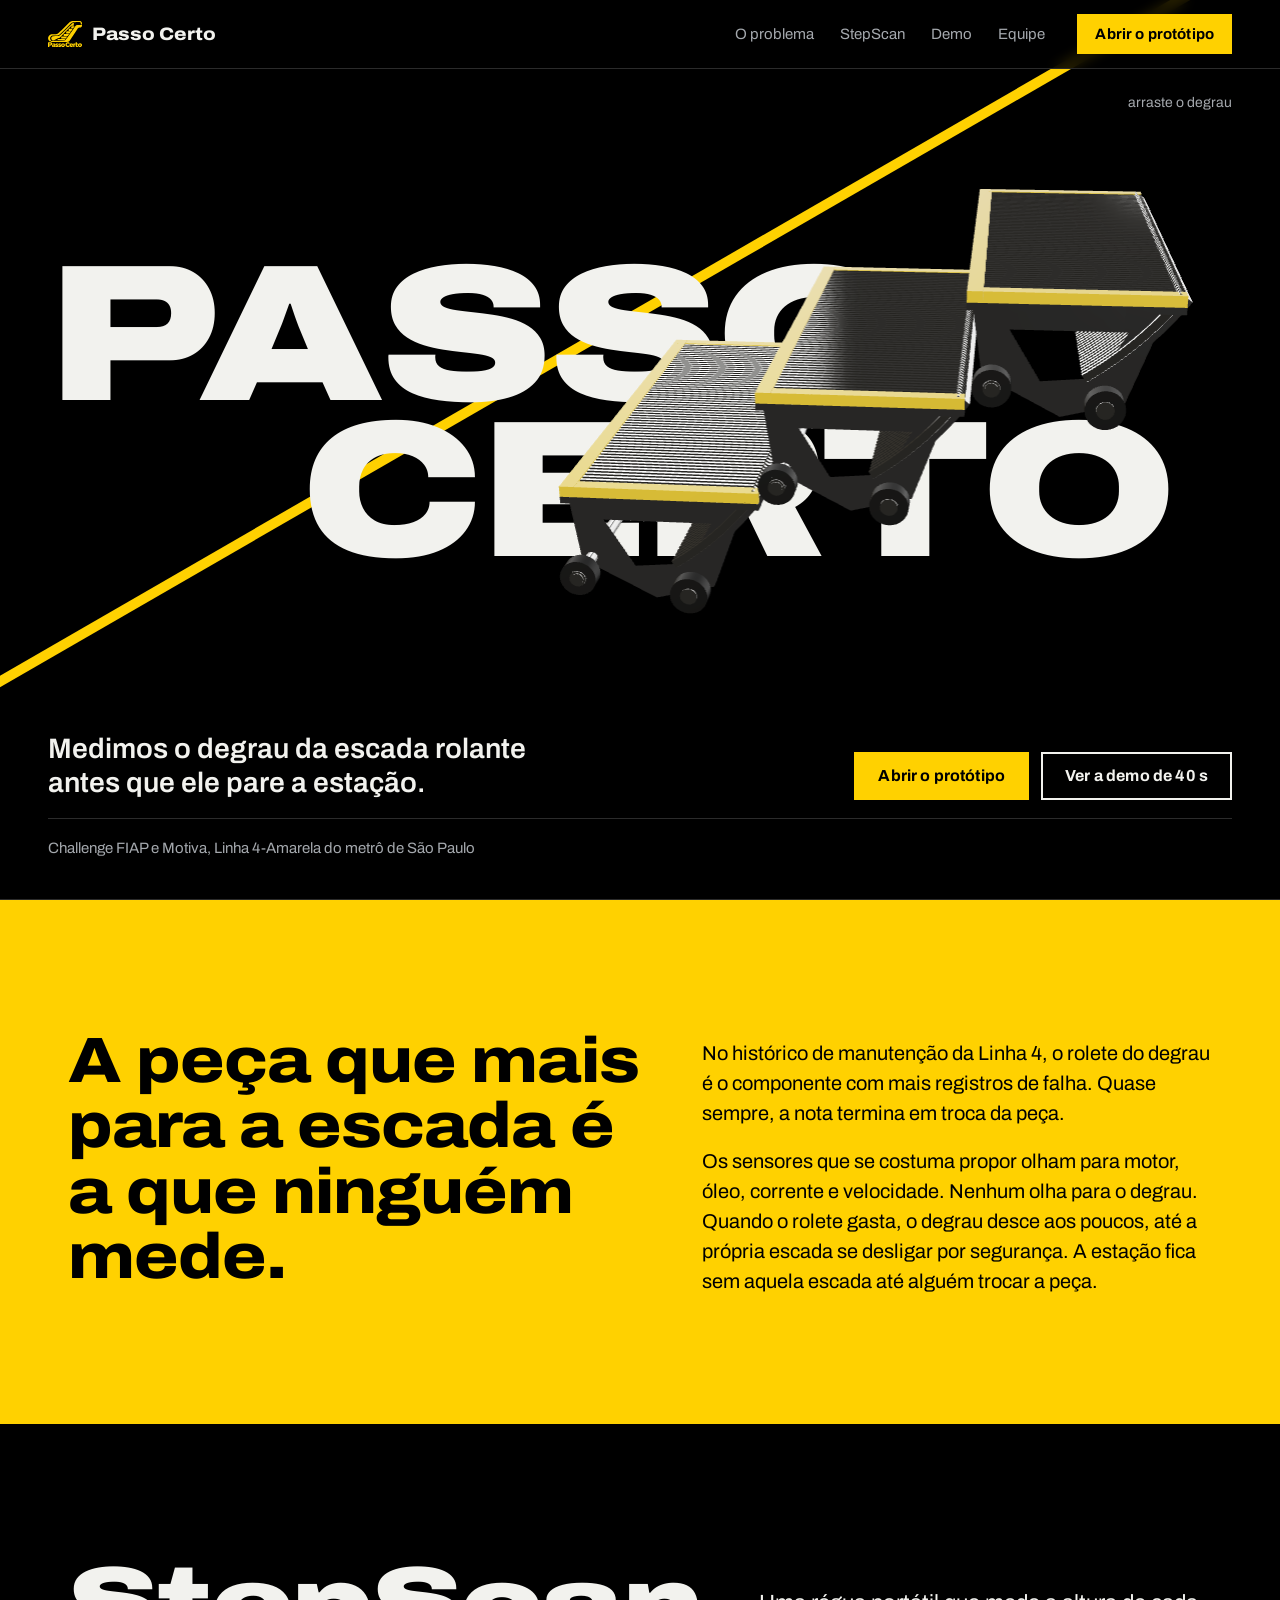
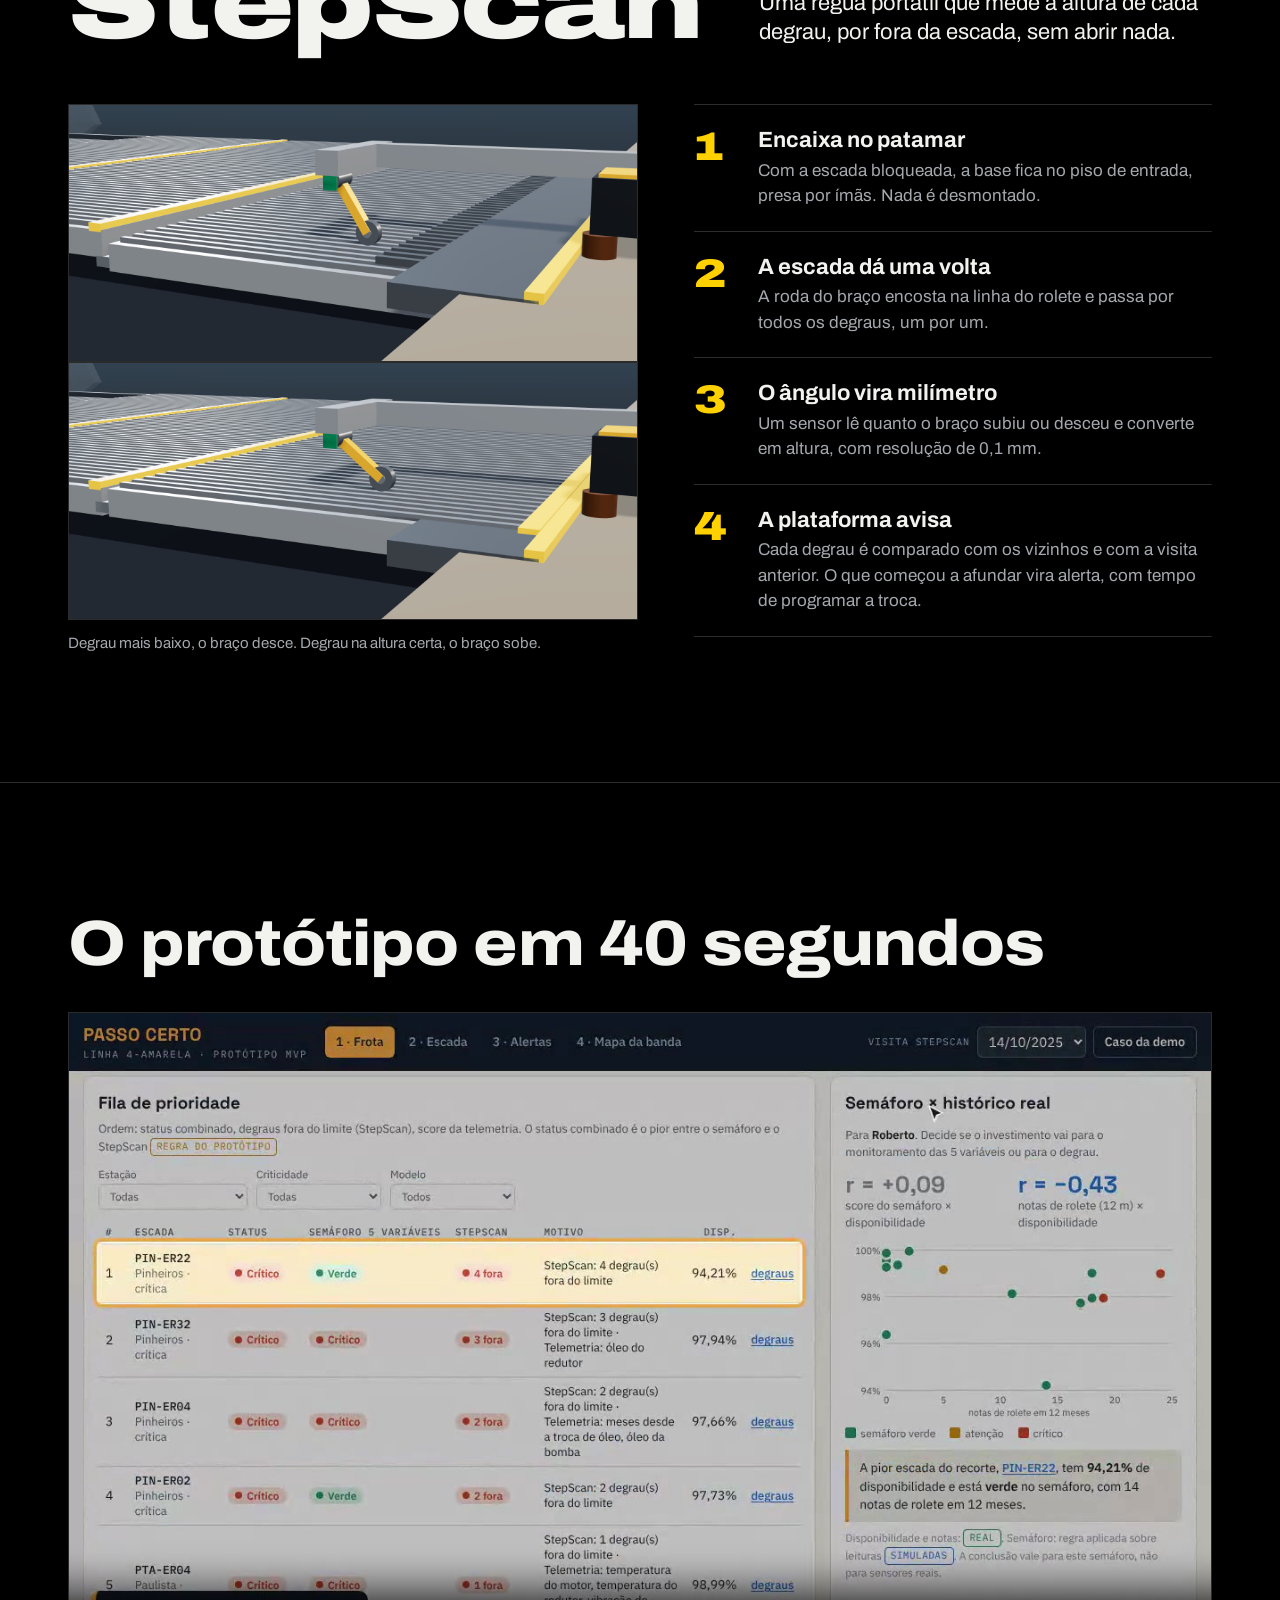
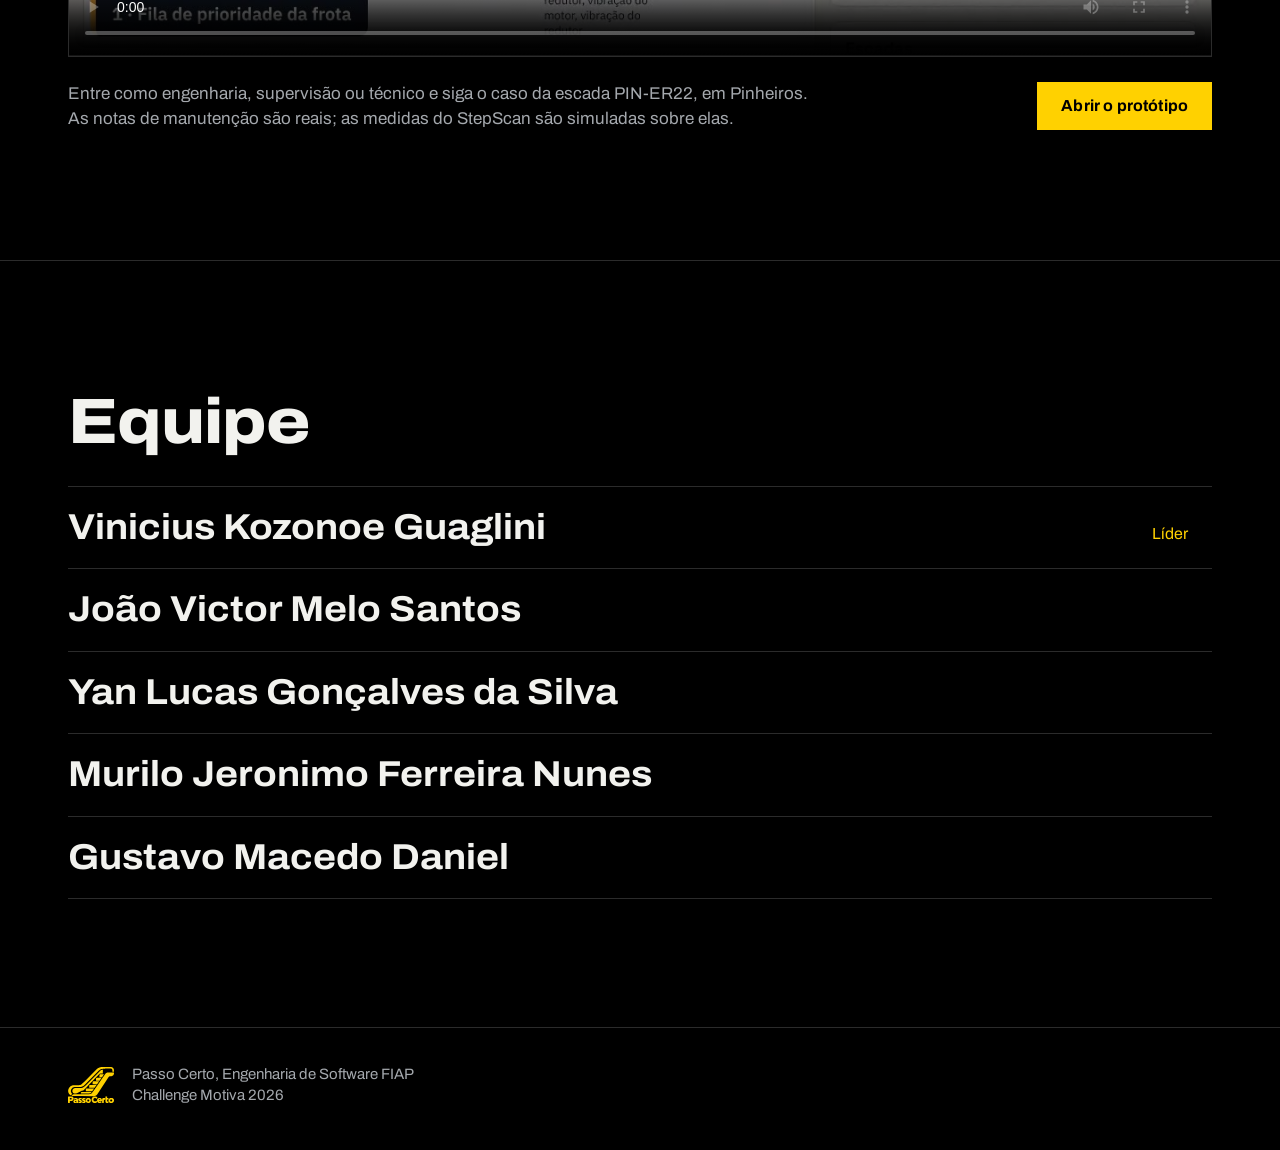
==== index.html @ 0d5a8266 "site Passo Certo" ====
<!doctype html>
<html lang="pt-BR">
<head>
<meta charset="utf-8">
<meta name="viewport" content="width=device-width, initial-scale=1">
<title>Passo Certo</title>
<meta name="description" content="Passo Certo: medimos o degrau da escada rolante antes que ele pare a estação. Challenge FIAP e Motiva, Linha 4-Amarela.">
<meta property="og:title" content="Passo Certo">
<meta property="og:description" content="Medimos o degrau da escada rolante antes que ele pare a estação.">
<meta property="og:image" content="/assets/img/og.jpg">
<meta name="theme-color" content="#000000">
<link rel="icon" href="/assets/img/favicon.svg" type="image/svg+xml">
<link rel="preload" href="/assets/fonts/archivo-latin-wdth-normal.woff2" as="font" type="font/woff2" crossorigin>
<link rel="stylesheet" href="/assets/style.css">
</head>
<body>

<header class="topo">
  <a class="marca" href="#inicio" aria-label="Passo Certo, voltar ao início">
    <img src="/assets/img/logo.svg" alt="" width="34" height="26"><span>Passo Certo</span>
  </a>
  <nav aria-label="Seções">
    <a href="#problema">O problema</a>
    <a href="#stepscan">StepScan</a>
    <a href="#demo">Demo</a>
    <a href="#equipe">Equipe</a>
  </nav>
  <a class="botao botao-pequeno" href="/prototipo/">Abrir o protótipo</a>
</header>

<main>
  <section class="hero" id="inicio">
    <div class="hero-trilho" aria-hidden="true"></div>
    <h1 class="hero-nome"><span>Passo</span><span>Certo</span></h1>
    <canvas id="degrau" aria-label="Degrau de escada rolante em 3D. Arraste para girar." role="img"></canvas>
    <div class="hero-base">
      <p class="hero-frase">Medimos o degrau da escada rolante antes que ele pare a estação.</p>
      <div class="hero-acoes">
        <a class="botao" href="/prototipo/">Abrir o protótipo</a>
        <a class="botao botao-linha" href="#demo">Ver a demo de 40 s</a>
      </div>
      <p class="hero-nota">Challenge FIAP e Motiva, Linha 4-Amarela do metrô de São Paulo</p>
    </div>
    <p class="hero-dica" aria-hidden="true">arraste o degrau</p>
  </section>

  <section class="problema" id="problema">
    <div class="largura">
      <h2>A peça que mais para a escada é a que ninguém mede.</h2>
      <div class="problema-texto">
        <p>No histórico de manutenção da Linha 4, o rolete do degrau é o componente com mais registros de falha. Quase sempre, a nota termina em troca da peça.</p>
        <p>Os sensores que se costuma propor olham para motor, óleo, corrente e velocidade. Nenhum olha para o degrau. Quando o rolete gasta, o degrau desce aos poucos, até a própria escada se desligar por segurança. A estação fica sem aquela escada até alguém trocar a peça.</p>
      </div>
    </div>
  </section>

  <section class="stepscan" id="stepscan">
    <div class="largura">
      <div class="stepscan-cabeca">
        <h2>StepScan</h2>
        <p>Uma régua portátil que mede a altura de cada degrau, por fora da escada, sem abrir nada.</p>
      </div>
      <div class="stepscan-grade">
        <figure class="stepscan-fotos">
          <div class="foto-par">
            <img src="/assets/img/braco-baixo.jpg" alt="Modelo 3D do StepScan com o braço inclinado: a roda está num degrau mais baixo" loading="lazy" width="1600" height="720">
            <img src="/assets/img/braco-alto.jpg" alt="Modelo 3D do StepScan com o braço levantado: a roda está num degrau na altura certa" loading="lazy" width="1600" height="720">
          </div>
          <figcaption>Degrau mais baixo, o braço desce. Degrau na altura certa, o braço sobe.</figcaption>
        </figure>
        <ol class="passos">
          <li><h3>Encaixa no patamar</h3><p>Com a escada bloqueada, a base fica no piso de entrada, presa por ímãs. Nada é desmontado.</p></li>
          <li><h3>A escada dá uma volta</h3><p>A roda do braço encosta na linha do rolete e passa por todos os degraus, um por um.</p></li>
          <li><h3>O ângulo vira milímetro</h3><p>Um sensor lê quanto o braço subiu ou desceu e converte em altura, com resolução de 0,1 mm.</p></li>
          <li><h3>A plataforma avisa</h3><p>Cada degrau é comparado com os vizinhos e com a visita anterior. O que começou a afundar vira alerta, com tempo de programar a troca.</p></li>
        </ol>
      </div>
    </div>
  </section>

  <section class="demo" id="demo">
    <div class="largura">
      <h2>O protótipo em 40 segundos</h2>
      <video controls preload="metadata" playsinline poster="/assets/video/demo-poster.jpg" width="1280" height="720">
        <source src="/assets/video/demo-40s.mp4" type="video/mp4">
      </video>
      <div class="demo-rodape">
        <p>Entre como engenharia, supervisão ou técnico e siga o caso da escada PIN-ER22, em Pinheiros. As notas de manutenção são reais; as medidas do StepScan são simuladas sobre elas.</p>
        <a class="botao" href="/prototipo/">Abrir o protótipo</a>
      </div>
    </div>
  </section>

  <section class="equipe" id="equipe">
    <div class="largura">
      <h2>Equipe</h2>
      <ul class="pessoas" id="pessoas"></ul>
    </div>
  </section>
</main>

<footer class="rodape">
  <div class="largura">
    <img src="/assets/img/logo.svg" alt="" width="46" height="35">
    <p>Passo Certo, Engenharia de Software FIAP<br>Challenge Motiva 2026</p>
  </div>
</footer>

<script src="/assets/equipe.js"></script>
<script type="module" src="/assets/degrau.js"></script>
</body>
</html>
---- assets/style.css ----
/* Passo Certo — preto de estação, amarelo da Linha 4, cromo. Cantos retos, sem degradê.
   Motivo: a inclinação de 30° da escada rolante. */
@font-face {
  font-family: 'Archivo'; font-style: normal; font-display: swap;
  font-weight: 100 900; font-stretch: 62% 125%;
  src: url('/assets/fonts/archivo-latin-wdth-normal.woff2') format('woff2-variations');
  unicode-range: U+0000-00FF, U+0131, U+0152-0153, U+02BB-02BC, U+02C6, U+02DA, U+02DC, U+0304, U+0308, U+0329, U+2000-206F, U+20AC, U+2122, U+2191, U+2193, U+2212, U+2215, U+FEFF, U+FFFD;
}
@font-face {
  font-family: 'Archivo'; font-style: normal; font-display: swap;
  font-weight: 100 900; font-stretch: 62% 125%;
  src: url('/assets/fonts/archivo-latin-ext-wdth-normal.woff2') format('woff2-variations');
  unicode-range: U+0100-02BA, U+02BD-02C5, U+02C7-02CC, U+02CE-02D7, U+02DD-02FF, U+0304, U+0308, U+0329, U+1D00-1DBF, U+1E00-1E9F, U+1EF2-1EFF, U+2020, U+20A0-20AB, U+20AD-20C0, U+2113, U+2C60-2C7F, U+A720-A7FF;
}
:root {
  --preto: #000000;
  --carvao: #141414;
  --linha: #2b2b2b;
  --texto: #f2f2ee;
  --aco: #a4a8ad;
  --amarelo: #ffd100;
  --largura: 1240px;
  --lado: clamp(16px, 4vw, 48px);
  --fonte: 'Archivo', 'Arial Narrow', Arial, sans-serif;
}

* { box-sizing: border-box; }
html { scroll-behavior: smooth; -webkit-text-size-adjust: 100%; }
@media (prefers-reduced-motion: reduce) { html { scroll-behavior: auto; } }
body {
  margin: 0; background: var(--preto); color: var(--texto);
  font-family: var(--fonte); font-size: 18px; line-height: 1.5;
  font-variation-settings: 'wdth' 100;
  -webkit-font-smoothing: antialiased;
  overflow-x: hidden;
}
img, video { display: block; max-width: 100%; height: auto; }
a { color: inherit; }
h1, h2, h3, p { margin: 0; }
:focus-visible { outline: 3px solid var(--amarelo); outline-offset: 3px; }
.problema :focus-visible { outline-color: var(--preto); }

.largura { width: 100%; max-width: var(--largura); margin: 0 auto; padding: 0 var(--lado); }

/* ---------- botões ---------- */
.botao {
  display: inline-flex; align-items: center; min-height: 48px; padding: 0 22px;
  background: var(--amarelo); color: var(--preto); text-decoration: none;
  font-weight: 700; font-size: 16px; letter-spacing: 0.01em;
  border: 2px solid var(--amarelo); border-radius: 0;
  transition: background-color .15s, color .15s;
}
.botao:hover { background: var(--preto); color: var(--amarelo); }
.botao-linha { background: transparent; color: var(--texto); border-color: var(--texto); }
.botao-linha:hover { background: var(--texto); color: var(--preto); }
.botao-pequeno { min-height: 40px; padding: 0 16px; font-size: 15px; }

/* ---------- topo ---------- */
.topo {
  position: fixed; inset: 0 0 auto 0; z-index: 20;
  display: flex; align-items: center; gap: 32px;
  padding: 14px var(--lado); background: rgba(0,0,0,.86);
  border-bottom: 1px solid var(--linha);
  backdrop-filter: blur(6px);
}
.marca { display: flex; align-items: center; gap: 10px; text-decoration: none; font-weight: 800; font-size: 18px; font-variation-settings: 'wdth' 112; }
.topo nav { display: flex; gap: 26px; margin-left: auto; }
.topo nav a { text-decoration: none; color: var(--aco); font-size: 15px; }
.topo nav a:hover { color: var(--texto); }
@media (max-width: 860px) { .topo nav { display: none; } .topo .botao-pequeno { margin-left: auto; } }
@media (max-width: 400px) { .marca span { display: none; } }

/* ---------- hero ---------- */
.hero {
  position: relative; min-height: 100svh; padding: 96px var(--lado) 40px;
  display: grid; grid-template-rows: 1fr auto; overflow: hidden;
  border-bottom: 1px solid var(--linha);
}
/* a escada: uma barra amarela fina a 30° atravessando o hero */
.hero-trilho {
  position: absolute; left: -10%; top: 30%; width: 130%; height: 10px;
  background: var(--amarelo); transform: rotate(-30deg); transform-origin: 50% 50%;
  z-index: 0;
}
.hero-nome {
  position: relative; z-index: 1; align-self: center;
  display: flex; flex-direction: column;
  font-weight: 900; text-transform: uppercase; line-height: .8;
  font-size: clamp(64px, 15.2vw, 230px); letter-spacing: -0.02em;
  font-variation-settings: 'wdth' 125;
  max-width: var(--largura); width: 100%; margin: 0 auto;
}
.hero-nome span:last-child { padding-left: 1.3em; }
#degrau {
  position: absolute; z-index: 2; right: 0; top: 70px;
  width: min(62vw, 900px); height: min(70svh, 720px);
  cursor: grab; touch-action: pan-y;
}
#degrau:active { cursor: grabbing; }
.hero-base {
  position: relative; z-index: 3; width: 100%; max-width: var(--largura); margin: 0 auto;
  display: grid; grid-template-columns: minmax(0, 520px) auto; gap: 18px 40px; align-items: end;
}
.hero-frase { font-size: clamp(22px, 2.2vw, 30px); line-height: 1.2; font-weight: 600; font-variation-settings: 'wdth' 100; }
.hero-acoes { display: flex; flex-wrap: wrap; gap: 12px; justify-content: flex-end; }
.hero-nota { grid-column: 1 / -1; color: var(--aco); font-size: 15px; padding-top: 18px; border-top: 1px solid var(--linha); }
.hero-dica { position: absolute; z-index: 3; right: var(--lado); top: 92px; color: var(--aco); font-size: 14px; }

@media (max-width: 860px) {
  .hero { grid-template-rows: auto auto auto; padding-top: 88px; }
  .hero-nome { align-self: start; font-size: clamp(48px, 16.5vw, 150px); }
  .hero-nome span:last-child { padding-left: 0.35em; }
  #degrau { position: relative; top: auto; right: auto; width: calc(100% + 2 * var(--lado)); margin: -6vw calc(-1 * var(--lado)) 0; height: 64vw; min-height: 260px; }
  .hero-trilho { top: 46%; height: 7px; }
  .hero-base { grid-template-columns: 1fr; }
  .hero-acoes { justify-content: flex-start; }
  .hero-dica { display: none; }
}

/* ---------- seções ---------- */
section h2 {
  font-weight: 800; font-size: clamp(34px, 5vw, 64px); line-height: 1.02;
  letter-spacing: -0.015em; font-variation-settings: 'wdth' 112;
}

.problema { background: var(--amarelo); color: var(--preto); padding: clamp(72px, 10vw, 136px) 0; }
.problema .largura { display: grid; grid-template-columns: 1.15fr 1fr; gap: 48px; align-items: start; }
.problema h2 { max-width: 13ch; }
.problema-texto { display: grid; gap: 18px; font-size: 20px; max-width: 34em; padding-top: 10px; }
@media (max-width: 860px) { .problema .largura { grid-template-columns: 1fr; gap: 28px; } .problema-texto { font-size: 18px; } }

.stepscan { padding: clamp(72px, 10vw, 136px) 0; border-bottom: 1px solid var(--linha); }
.stepscan-cabeca { display: grid; grid-template-columns: auto 1fr; gap: 16px 56px; align-items: end; margin-bottom: 48px; }
.stepscan-cabeca h2 { font-size: clamp(48px, 8vw, 112px); font-variation-settings: 'wdth' 125; font-weight: 900; }
.stepscan-cabeca p { font-size: 22px; line-height: 1.3; max-width: 26em; color: var(--texto); padding-bottom: 10px; }
.stepscan-grade { display: grid; grid-template-columns: 1.1fr 1fr; gap: 56px; align-items: start; }
.foto-par { display: grid; gap: 2px; background: var(--linha); border: 1px solid var(--linha); }
.stepscan-fotos { margin: 0; }
.stepscan-fotos figcaption { color: var(--aco); font-size: 15px; margin-top: 12px; }
.passos { list-style: none; margin: 0; padding: 0; counter-reset: passo; display: grid; }
.passos li {
  counter-increment: passo; display: grid; grid-template-columns: 64px 1fr; gap: 4px 0;
  padding: 22px 0; border-top: 1px solid var(--linha);
}
.passos li:last-child { border-bottom: 1px solid var(--linha); }
.passos li::before {
  content: counter(passo); grid-row: 1 / 3; color: var(--amarelo);
  font-weight: 900; font-size: 40px; line-height: 1; font-variation-settings: 'wdth' 125;
}
.passos h3 { font-size: 22px; font-weight: 700; line-height: 1.2; }
.passos p { color: var(--aco); font-size: 17px; }
@media (max-width: 860px) {
  .stepscan-cabeca, .stepscan-grade { grid-template-columns: 1fr; }
  .stepscan-grade { gap: 36px; }
  .stepscan-cabeca p { font-size: 19px; }
  .passos li { grid-template-columns: 48px 1fr; }
}

.demo { padding: clamp(72px, 10vw, 136px) 0; border-bottom: 1px solid var(--linha); }
.demo h2 { margin-bottom: 36px; }
.demo video { width: 100%; background: var(--carvao); border: 1px solid var(--linha); }
.demo-rodape { display: flex; gap: 32px; justify-content: space-between; align-items: center; margin-top: 24px; }
.demo-rodape p { color: var(--aco); max-width: 44em; font-size: 17px; }
@media (max-width: 860px) { .demo-rodape { flex-direction: column; align-items: flex-start; } }

.equipe { padding: clamp(72px, 10vw, 136px) 0; }
.equipe h2 { margin-bottom: 32px; }
.pessoas { list-style: none; margin: 0; padding: 0; }
.pessoas li {
  display: grid; grid-template-columns: 1fr auto auto; gap: 24px; align-items: baseline;
  padding: 20px 0; border-top: 1px solid var(--linha);
}
.pessoas li:last-child { border-bottom: 1px solid var(--linha); }
.pessoa-nome { font-size: clamp(22px, 3vw, 36px); font-weight: 700; line-height: 1.15; font-variation-settings: 'wdth' 108; }
.pessoa-papel { color: var(--amarelo); font-size: 16px; }
.pessoa-link { color: var(--aco); font-size: 16px; text-decoration-color: var(--amarelo); text-underline-offset: 4px; }
.pessoa-link:hover { color: var(--texto); }
@media (max-width: 560px) { .pessoas li { grid-template-columns: 1fr auto; } .pessoa-link { grid-column: 1 / -1; } }

.rodape { border-top: 1px solid var(--linha); padding: 36px 0 44px; }
.rodape .largura { display: flex; gap: 18px; align-items: center; }
.rodape p { color: var(--aco); font-size: 15px; line-height: 1.4; }
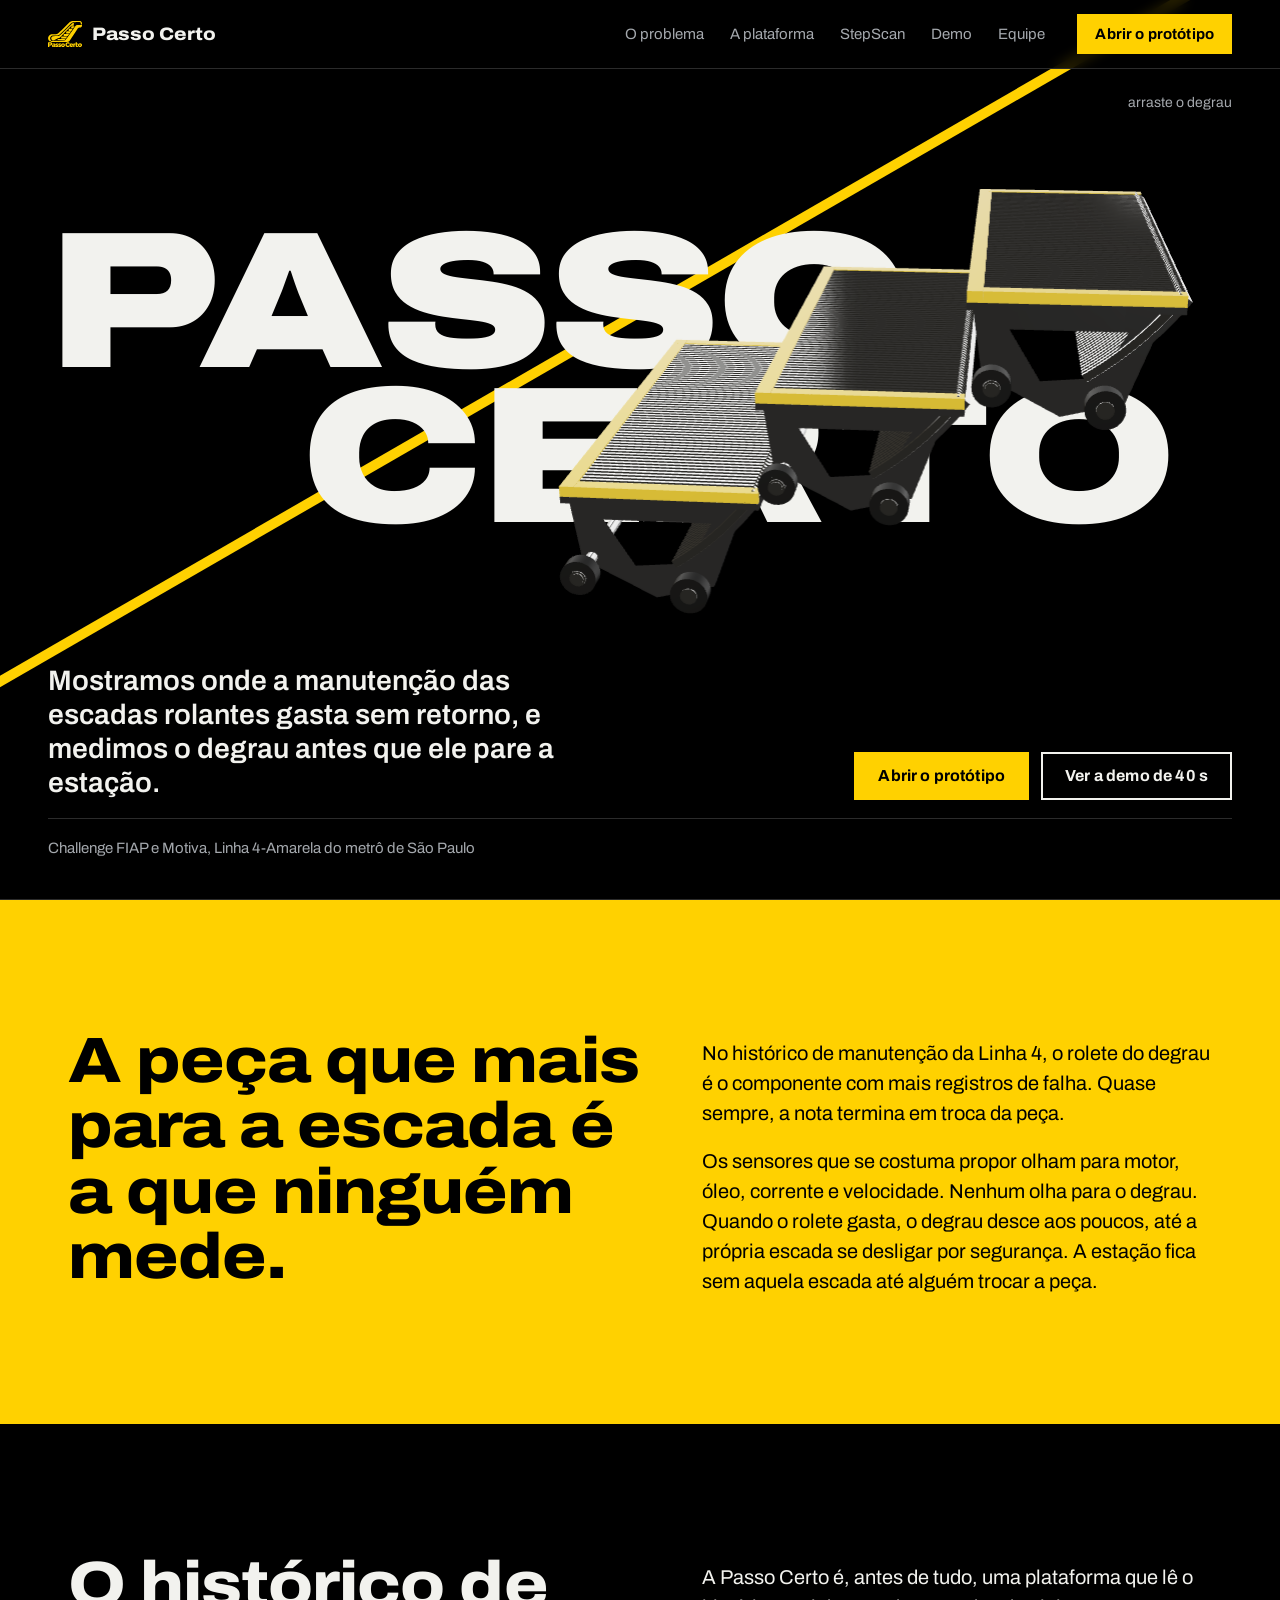
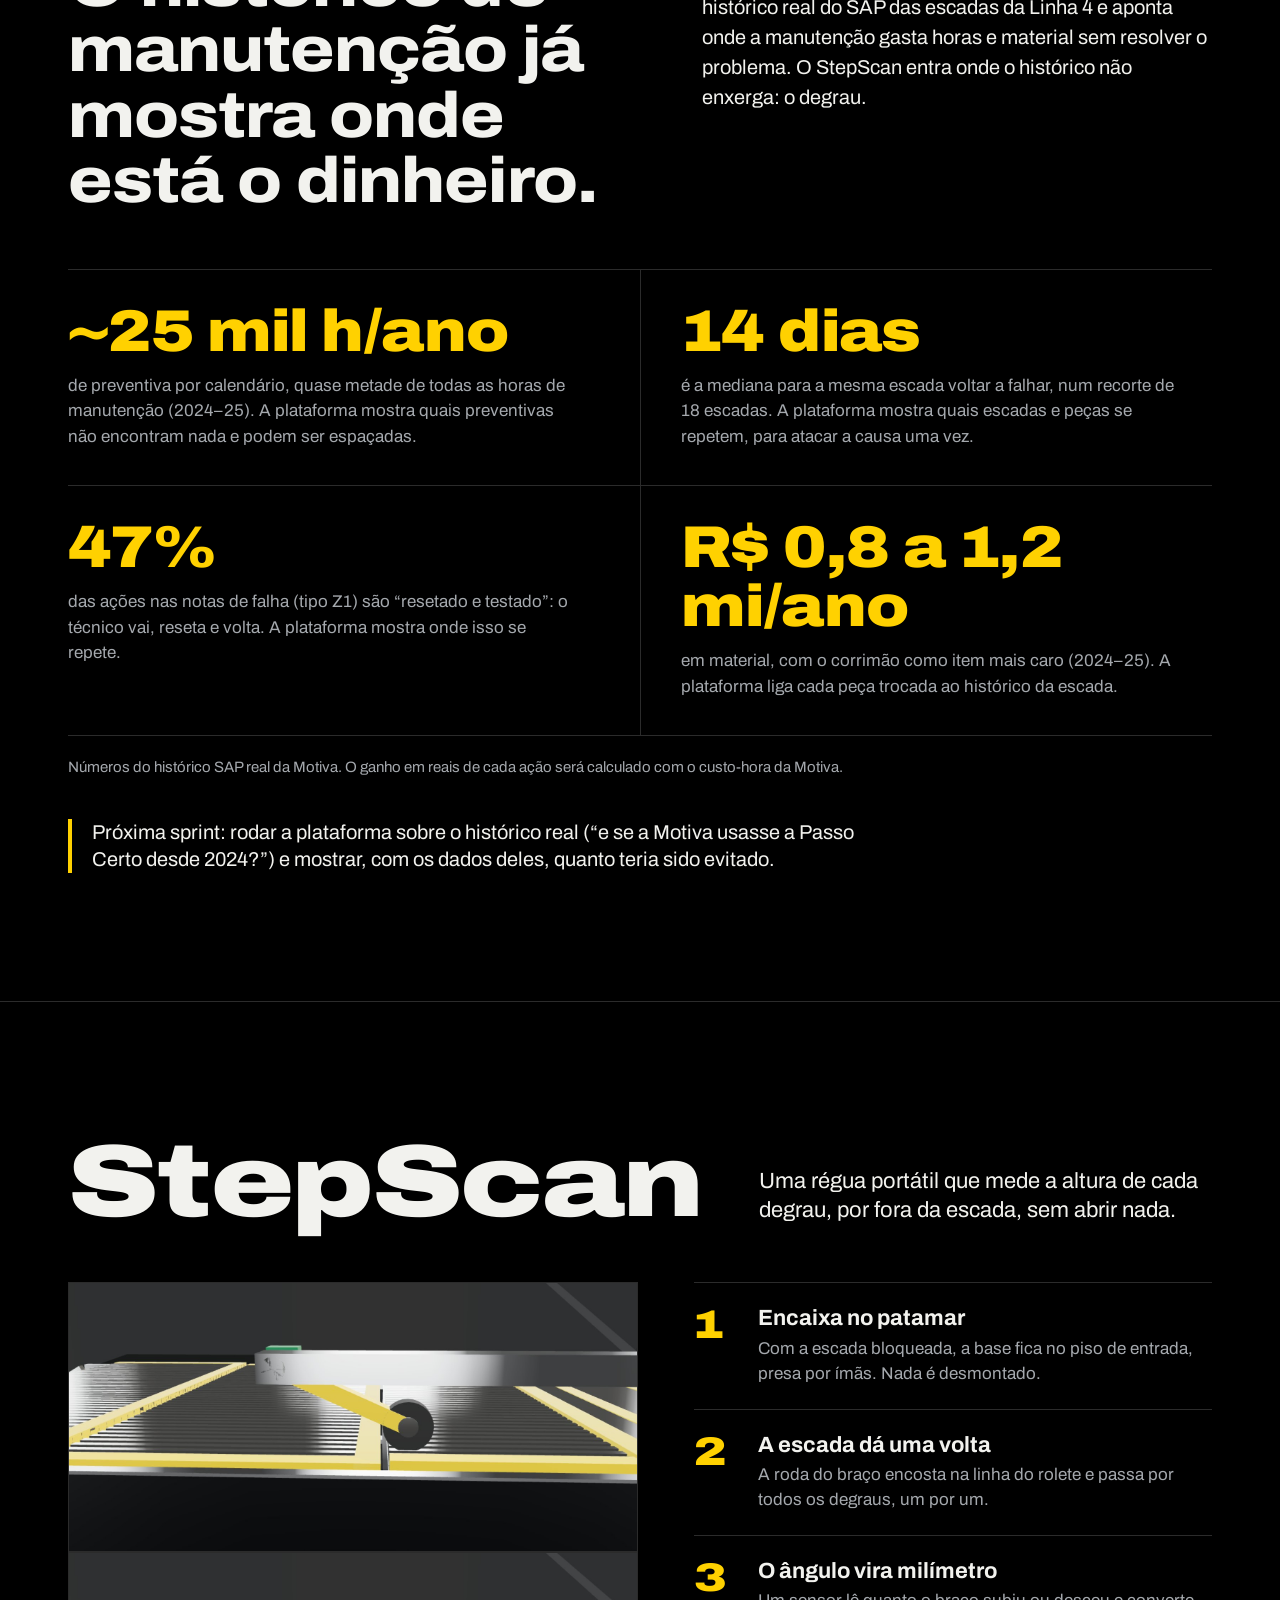
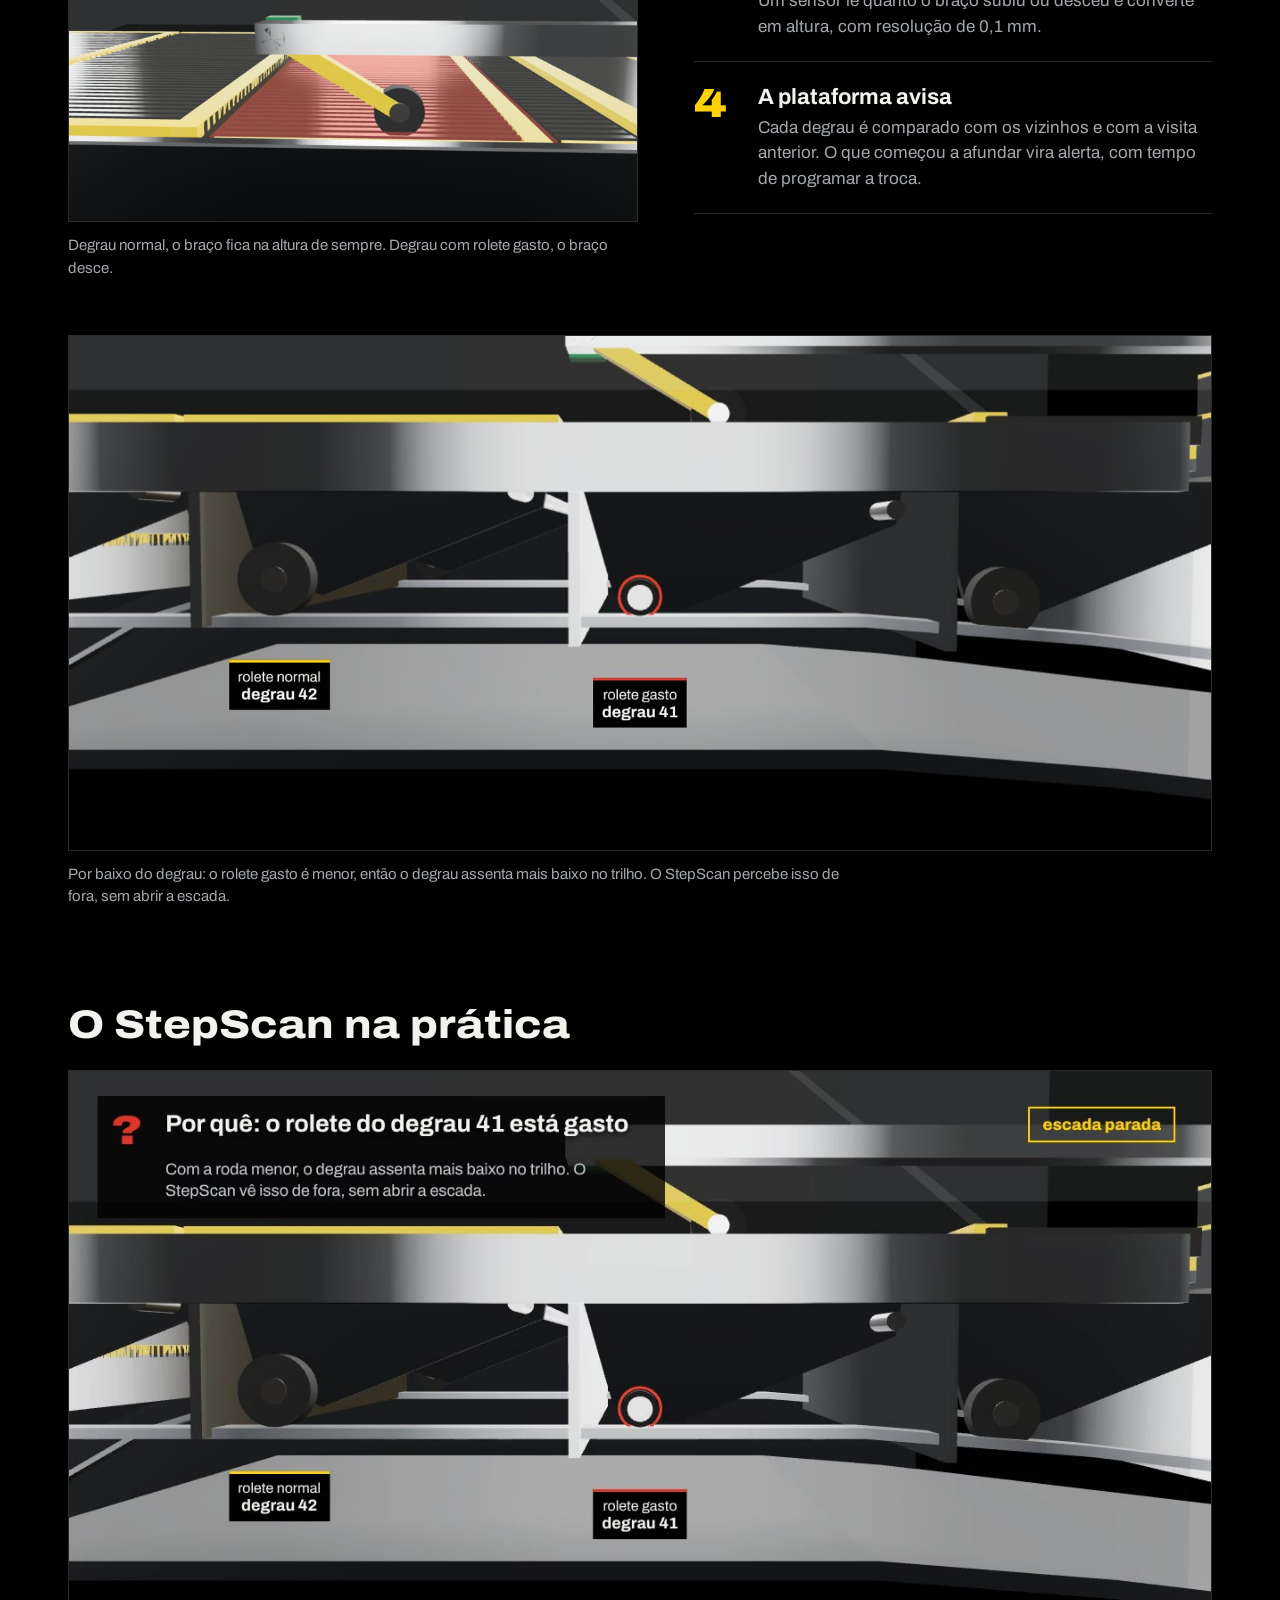
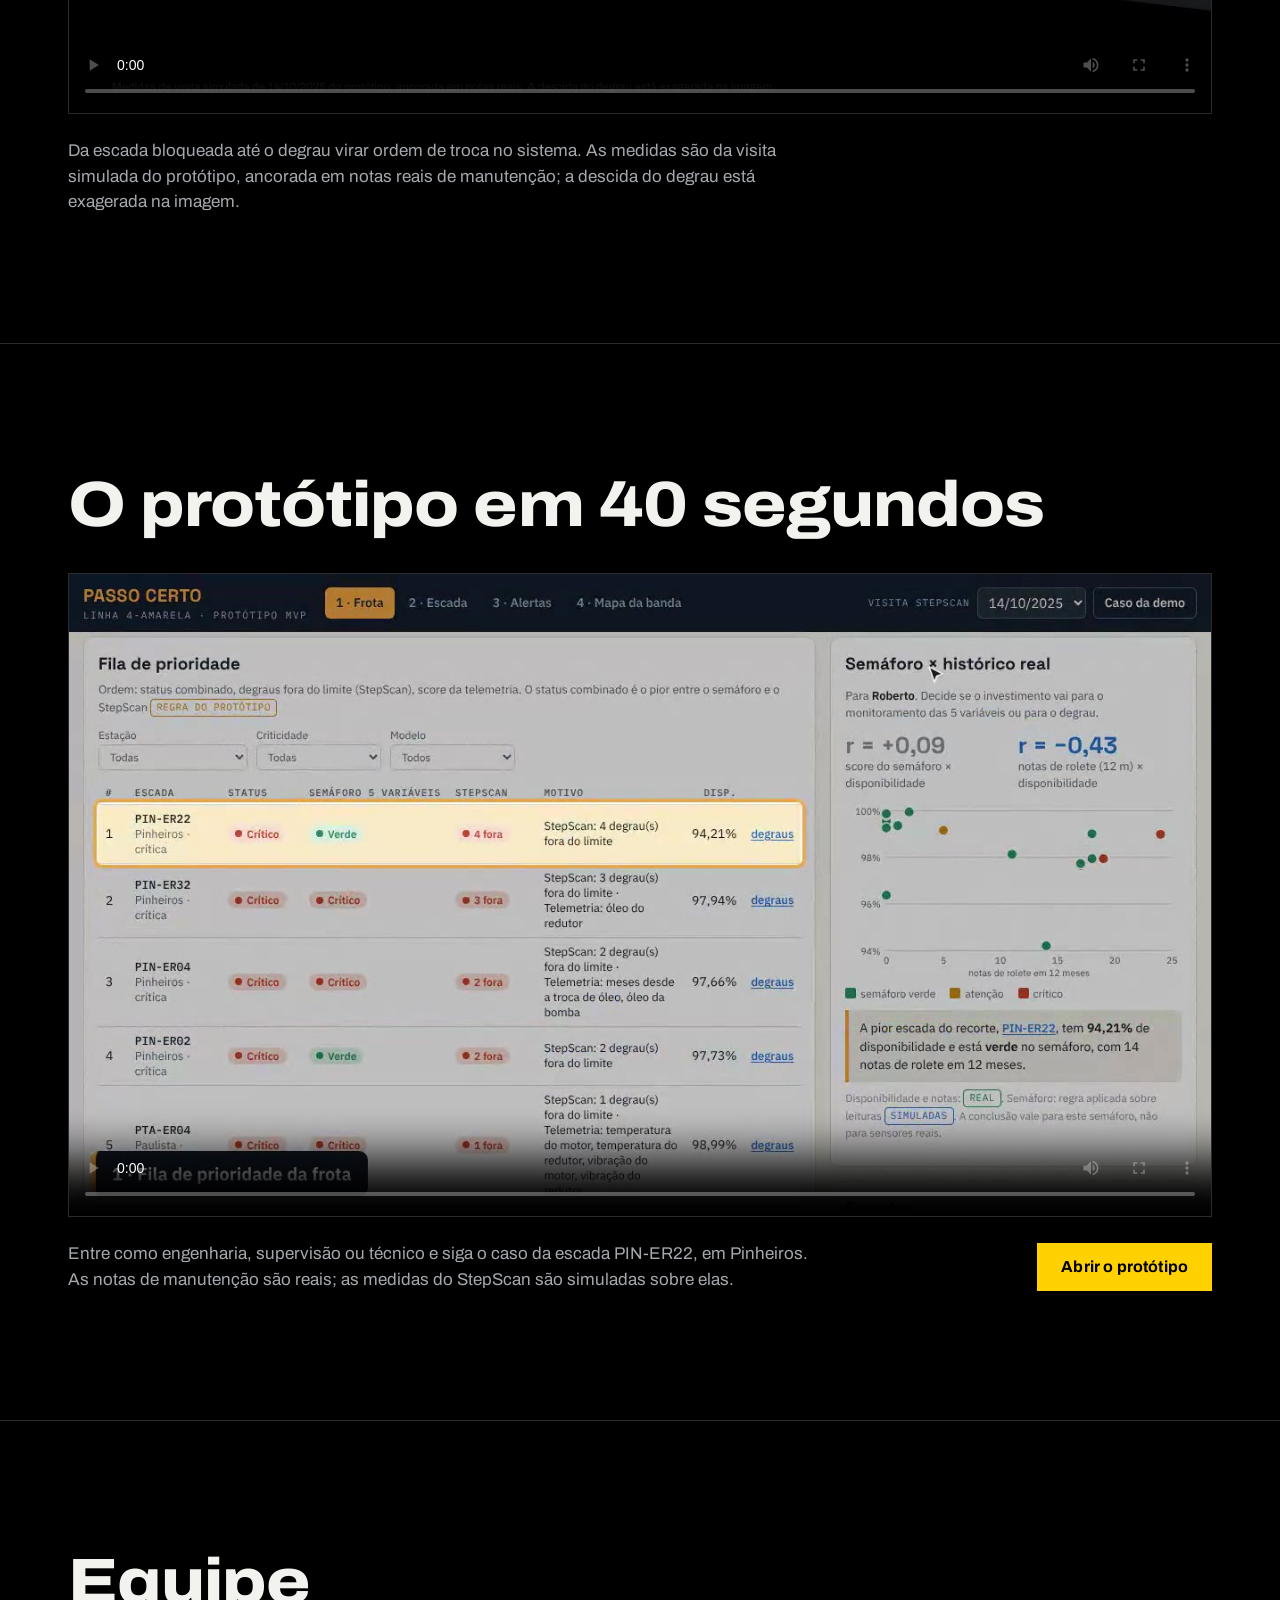
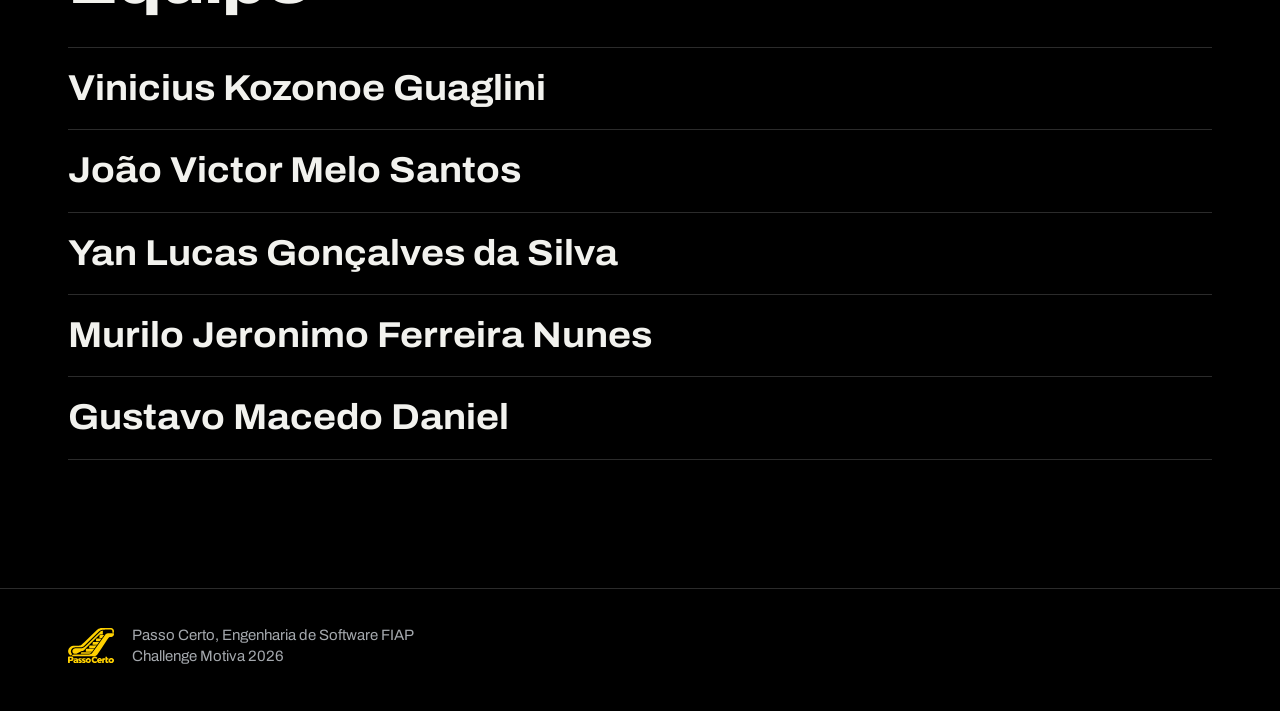
==== commit 92a46cbb: "Plataforma, novas imagens e vídeo do StepScan, protótipo no celular - Nova seção #plataforma com os " ====
--- a/index.html
+++ b/index.html
@@ -21,6 +21,7 @@
   </a>
   <nav aria-label="Seções">
     <a href="#problema">O problema</a>
+    <a href="#plataforma">A plataforma</a>
     <a href="#stepscan">StepScan</a>
     <a href="#demo">Demo</a>
     <a href="#equipe">Equipe</a>
@@ -34,7 +35,7 @@
     <h1 class="hero-nome"><span>Passo</span><span>Certo</span></h1>
     <canvas id="degrau" aria-label="Degrau de escada rolante em 3D. Arraste para girar." role="img"></canvas>
     <div class="hero-base">
-      <p class="hero-frase">Medimos o degrau da escada rolante antes que ele pare a estação.</p>
+      <p class="hero-frase">Mostramos onde a manutenção das escadas rolantes gasta sem retorno, e medimos o degrau antes que ele pare a estação.</p>
       <div class="hero-acoes">
         <a class="botao" href="/prototipo/">Abrir o protótipo</a>
         <a class="botao botao-linha" href="#demo">Ver a demo de 40 s</a>
@@ -54,6 +55,23 @@
     </div>
   </section>
 
+  <section class="plataforma" id="plataforma">
+    <div class="largura">
+      <div class="plataforma-cabeca">
+        <h2>O histórico de manutenção já mostra onde está o dinheiro.</h2>
+        <p>A Passo Certo é, antes de tudo, uma plataforma que lê o histórico real do SAP das escadas da Linha 4 e aponta onde a manutenção gasta horas e material sem resolver o problema. O StepScan entra onde o histórico não enxerga: o degrau.</p>
+      </div>
+      <ul class="numeros">
+        <li><strong>~25 mil h/ano</strong><p>de preventiva por calendário, quase metade de todas as horas de manutenção (2024–25). A plataforma mostra quais preventivas não encontram nada e podem ser espaçadas.</p></li>
+        <li><strong>14 dias</strong><p>é a mediana para a mesma escada voltar a falhar, num recorte de 18 escadas. A plataforma mostra quais escadas e peças se repetem, para atacar a causa uma vez.</p></li>
+        <li><strong>47%</strong><p>das ações nas notas de falha (tipo Z1) são “resetado e testado”: o técnico vai, reseta e volta. A plataforma mostra onde isso se repete.</p></li>
+        <li><strong>R$ 0,8 a 1,2 mi/ano</strong><p>em material, com o corrimão como item mais caro (2024–25). A plataforma liga cada peça trocada ao histórico da escada.</p></li>
+      </ul>
+      <p class="plataforma-nota">Números do histórico SAP real da Motiva. O ganho em reais de cada ação será calculado com o custo-hora da Motiva.</p>
+      <p class="plataforma-proxima">Próxima sprint: rodar a plataforma sobre o histórico real (“e se a Motiva usasse a Passo Certo desde 2024?”) e mostrar, com os dados deles, quanto teria sido evitado.</p>
+    </div>
+  </section>
+
   <section class="stepscan" id="stepscan">
     <div class="largura">
       <div class="stepscan-cabeca">
@@ -63,10 +81,10 @@
       <div class="stepscan-grade">
         <figure class="stepscan-fotos">
           <div class="foto-par">
-            <img src="/assets/img/braco-baixo.jpg" alt="Modelo 3D do StepScan com o braço inclinado: a roda está num degrau mais baixo" loading="lazy" width="1600" height="720">
-            <img src="/assets/img/braco-alto.jpg" alt="Modelo 3D do StepScan com o braço levantado: a roda está num degrau na altura certa" loading="lazy" width="1600" height="720">
+            <img src="/assets/img/degrau-normal.jpg" alt="Roda do StepScan sobre um degrau na altura normal" loading="lazy" width="1600" height="755">
+            <img src="/assets/img/degrau-gasto.jpg" alt="Roda do StepScan descendo sobre o degrau 41, mais baixo por causa do rolete gasto" loading="lazy" width="1600" height="755">
           </div>
-          <figcaption>Degrau mais baixo, o braço desce. Degrau na altura certa, o braço sobe.</figcaption>
+          <figcaption>Degrau normal, o braço fica na altura de sempre. Degrau com rolete gasto, o braço desce.</figcaption>
         </figure>
         <ol class="passos">
           <li><h3>Encaixa no patamar</h3><p>Com a escada bloqueada, a base fica no piso de entrada, presa por ímãs. Nada é desmontado.</p></li>
@@ -74,6 +92,17 @@
           <li><h3>O ângulo vira milímetro</h3><p>Um sensor lê quanto o braço subiu ou desceu e converte em altura, com resolução de 0,1 mm.</p></li>
           <li><h3>A plataforma avisa</h3><p>Cada degrau é comparado com os vizinhos e com a visita anterior. O que começou a afundar vira alerta, com tempo de programar a troca.</p></li>
         </ol>
+      </div>
+      <figure class="stepscan-rolete">
+        <img src="/assets/img/rolete-gasto.jpg" alt="Vista por baixo do degrau: rolete gasto, menor que o normal, faz o degrau assentar mais baixo no trilho" loading="lazy" width="1600" height="720">
+        <figcaption>Por baixo do degrau: o rolete gasto é menor, então o degrau assenta mais baixo no trilho. O StepScan percebe isso de fora, sem abrir a escada.</figcaption>
+      </figure>
+      <div class="stepscan-video">
+        <h3>O StepScan na prática</h3>
+        <video controls preload="metadata" playsinline poster="/assets/video/stepscan-poster.jpg" width="1280" height="720">
+          <source src="/assets/video/stepscan-na-pratica.mp4" type="video/mp4">
+        </video>
+        <p>Da escada bloqueada até o degrau virar ordem de troca no sistema. As medidas são da visita simulada do protótipo, ancorada em notas reais de manutenção; a descida do degrau está exagerada na imagem.</p>
       </div>
     </div>
   </section>
--- a/assets/style.css
+++ b/assets/style.css
@@ -128,6 +128,27 @@
 .problema h2 { max-width: 13ch; }
 .problema-texto { display: grid; gap: 18px; font-size: 20px; max-width: 34em; padding-top: 10px; }
 @media (max-width: 860px) { .problema .largura { grid-template-columns: 1fr; gap: 28px; } .problema-texto { font-size: 18px; } }
+
+.plataforma { padding: clamp(72px, 10vw, 136px) 0; border-bottom: 1px solid var(--linha); }
+.plataforma-cabeca { display: grid; grid-template-columns: 1.15fr 1fr; gap: 28px 48px; align-items: start; margin-bottom: 56px; }
+.plataforma-cabeca h2 { max-width: 15ch; }
+.plataforma-cabeca p { font-size: 20px; max-width: 34em; padding-top: 10px; }
+.numeros { list-style: none; margin: 0; padding: 0; display: grid; grid-template-columns: 1fr 1fr; border-top: 1px solid var(--linha); }
+.numeros li { display: grid; gap: 12px; align-content: start; padding: 32px 40px 36px 0; border-bottom: 1px solid var(--linha); }
+.numeros li:nth-child(even) { padding: 32px 0 36px 40px; border-left: 1px solid var(--linha); }
+.numeros strong {
+  color: var(--amarelo); font-weight: 900; font-size: clamp(36px, 4.6vw, 60px); line-height: 1;
+  letter-spacing: -0.01em; font-variation-settings: 'wdth' 112;
+}
+.numeros p { color: var(--aco); font-size: 17px; max-width: 30em; }
+.plataforma-nota { color: var(--aco); font-size: 15px; margin-top: 20px; }
+.plataforma-proxima { font-size: 20px; line-height: 1.35; max-width: 40em; margin-top: 40px; padding-left: 20px; border-left: 4px solid var(--amarelo); }
+@media (max-width: 860px) {
+  .plataforma-cabeca { grid-template-columns: 1fr; margin-bottom: 40px; }
+  .plataforma-cabeca p, .plataforma-proxima { font-size: 18px; }
+  .numeros { grid-template-columns: 1fr; }
+  .numeros li, .numeros li:nth-child(even) { padding: 28px 0; border-left: 0; }
+}
 
 .stepscan { padding: clamp(72px, 10vw, 136px) 0; border-bottom: 1px solid var(--linha); }
 .stepscan-cabeca { display: grid; grid-template-columns: auto 1fr; gap: 16px 56px; align-items: end; margin-bottom: 48px; }
@@ -156,6 +177,14 @@
   .passos li { grid-template-columns: 48px 1fr; }
 }
 
+.stepscan-rolete { margin: 56px 0 0; }
+.stepscan-rolete img { width: 100%; border: 1px solid var(--linha); }
+.stepscan-rolete figcaption { color: var(--aco); font-size: 15px; margin-top: 12px; max-width: 52em; }
+.stepscan-video { margin-top: clamp(56px, 8vw, 96px); }
+.stepscan-video h3 { font-weight: 800; font-size: clamp(26px, 3.4vw, 40px); line-height: 1.05; font-variation-settings: 'wdth' 112; margin-bottom: 24px; }
+.stepscan-video video { width: 100%; background: var(--carvao); border: 1px solid var(--linha); }
+.stepscan-video p { color: var(--aco); max-width: 44em; font-size: 17px; margin-top: 24px; }
+
 .demo { padding: clamp(72px, 10vw, 136px) 0; border-bottom: 1px solid var(--linha); }
 .demo h2 { margin-bottom: 36px; }
 .demo video { width: 100%; background: var(--carvao); border: 1px solid var(--linha); }
